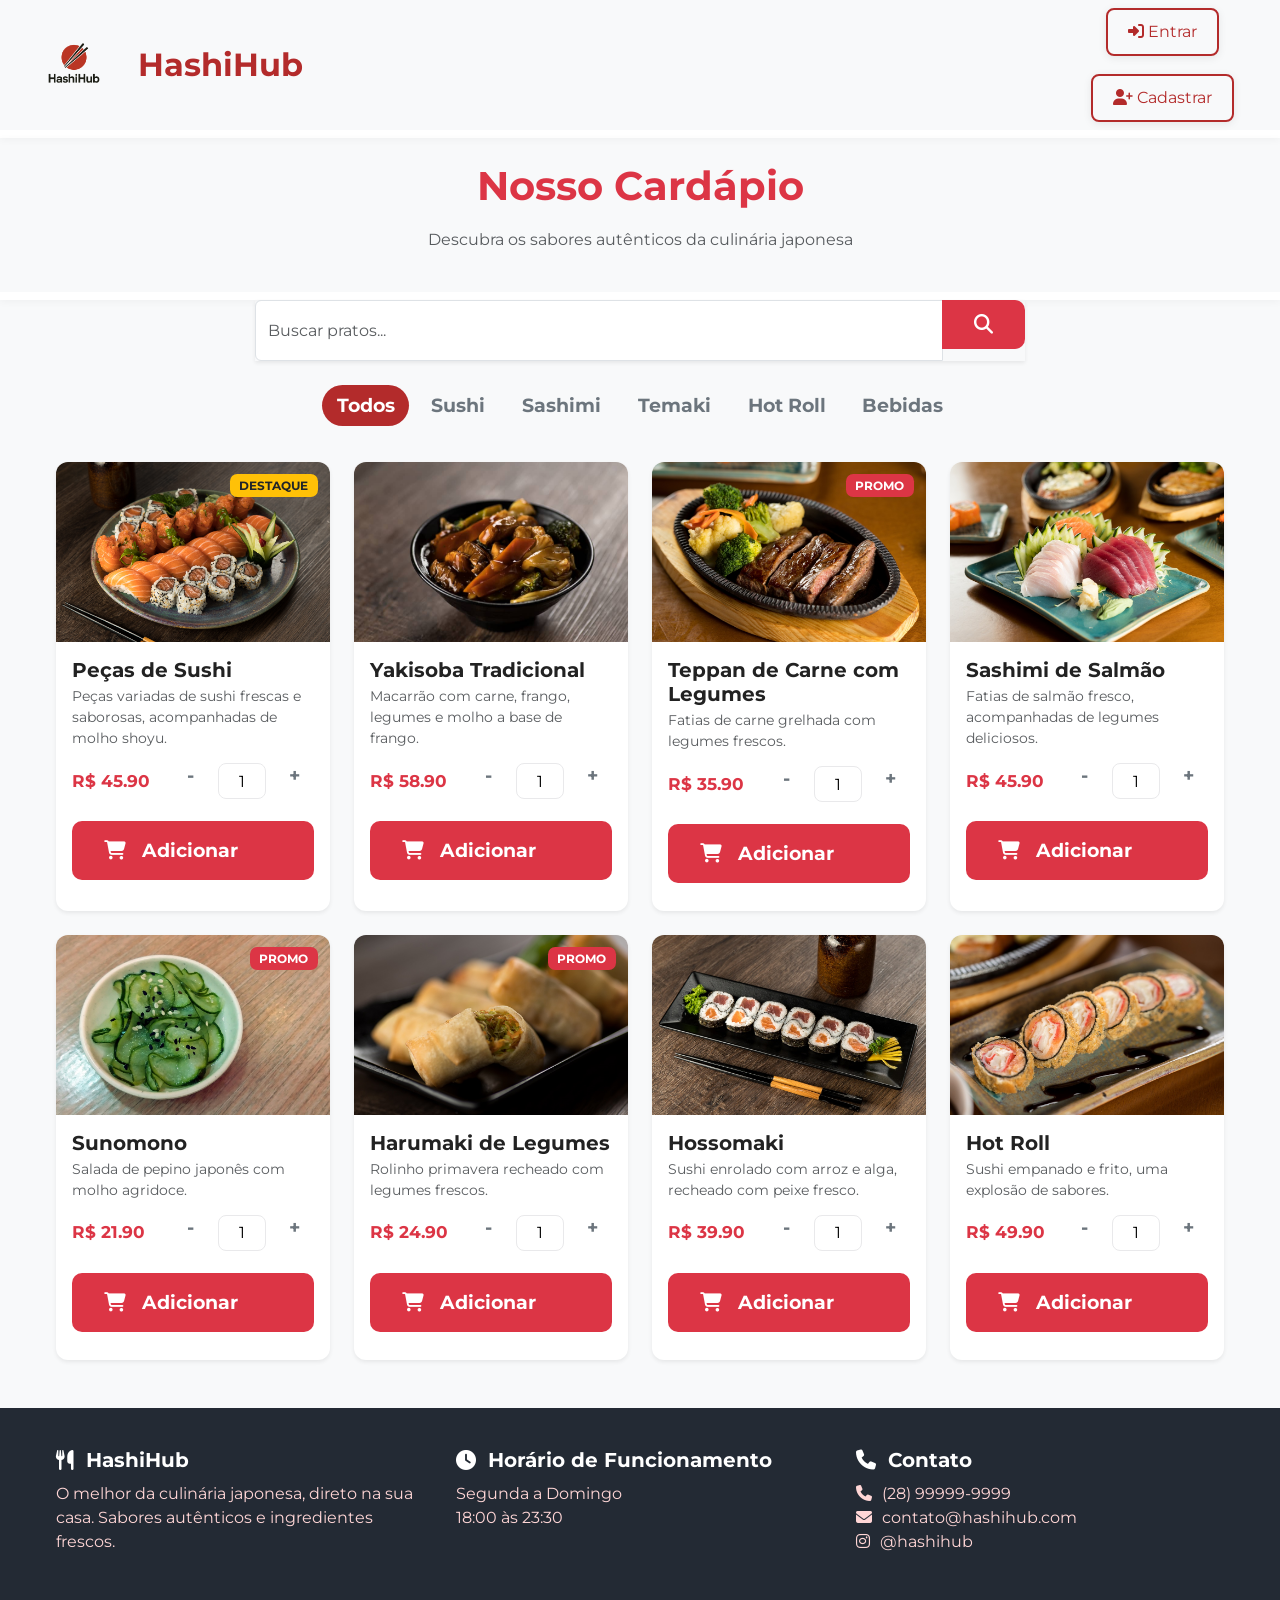
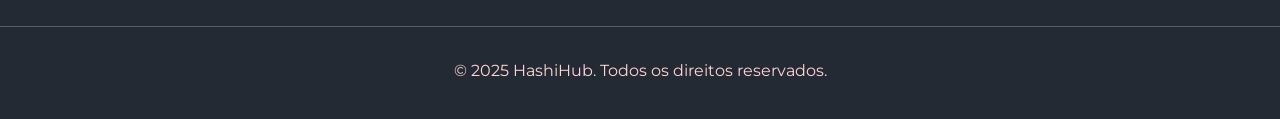
==== cardapio.html @ 4857d0de "Cardapio e entrar" ====
<!DOCTYPE html>
<html lang="pt-br">
<head>
  <meta charset="utf-8" />
  <meta name="viewport" content="width=device-width, initial-scale=1" />
  <title>Cardápio - HashiHub</title>

  <!-- Bootstrap -->
  <link href="https://cdn.jsdelivr.net/npm/bootstrap@5.3.3/dist/css/bootstrap.min.css" rel="stylesheet">
  <!-- Font & Icons -->
  <link href="https://fonts.googleapis.com/css?family=Montserrat:700,400&display=swap" rel="stylesheet">
  <link rel="stylesheet" href="https://cdnjs.cloudflare.com/ajax/libs/font-awesome/6.4.2/css/all.min.css">
  <!-- Seu CSS -->
  <link rel="stylesheet" href="css/style.css">
  <link rel="stylesheet" href="css/cardapio.css">

</head>
<body>

    <header>
        <nav class="navbar">
            <div class="container-navbar">
                <a class="navbar-brand" href="principal.html">
                    <img src="img/logo.png" alt="HashiHub">
                    HashiHub
                </a>
                <ul class="navbar-nav">
                    <li class="nav-item">
                        <a class="nav-link btn-nav" href="entrar.html"><i class="fas fa-sign-in-alt"></i> Entrar</a>
                    </li>
                    <li class="nav-item">
                        <a class="nav-link btn-nav" href="#"><i class="fas fa-user-plus"></i> Cadastrar</a>
                    </li>
                </ul>
            </div>
        </nav>
    </header>

  <header class="py-4">
    <div class="container text-center">
      <h1 class="text-danger display-5 fw-bold">Nosso Cardápio</h1>
      <p class="text-muted">Descubra os sabores autênticos da culinária japonesa</p>
    </div>
  </header>

  <main class="pb-5">
    <div class="container">

      <!-- busca -->
      <div class="row mb-4">
        <div class="col-12 col-lg-8 mx-auto">
          <div class="input-group shadow-sm">
            <input class="form-control" placeholder="Buscar pratos..." aria-label="Buscar">
            <button class="btn btn-danger"><i class="fa fa-search"></i></button>
          </div>
        </div>
      </div>

      <!-- categorias (pills) -->
      <div class="row mb-4">
        <div class="col-12">
          <div class="d-flex gap-2 justify-content-center flex-wrap">
            <button class="btn btn-outline-secondary active-pill">Todos</button>
            <button class="btn btn-outline-secondary">Sushi</button>
            <button class="btn btn-outline-secondary">Sashimi</button>
            <button class="btn btn-outline-secondary">Temaki</button>
            <button class="btn btn-outline-secondary">Hot Roll</button>
            <button class="btn btn-outline-secondary">Bebidas</button>
          </div>
        </div>
      </div>

      <!-- grid de cards -->
      <div class="row g-4">
        <!-- card 1 -->
        <div class="col-12 col-sm-6 col-md-4 col-lg-3">
          <div class="product-card shadow-sm h-100 d-flex flex-column">
            <div class="img-wrap">
              <img src="img/sushi.jpg" alt="Sushi" class="img-fluid w-100 h-100 object-cover">
              <span class="badge badge-top bg-warning text-dark">DESTAQUE</span>
            </div>
            <div class="card-body p-3 mt-auto">
              <h5 class="fw-bold mb-1">Peças de Sushi</h5>
              <p class="text-muted small mb-2">Peças variadas de sushi frescas e saborosas, acompanhadas de molho shoyu.</p>

              <div class="d-flex align-items-center justify-content-between">
                <div>
                  <div class="price text-danger fw-bold">R$ 45.90</div>
                </div>

                <div class="d-flex align-items-center gap-2">
                  <button class="btn btn-outline-secondary btn-qty">-</button>
                  <input type="text" value="1" class="qty-input text-center">
                  <button class="btn btn-outline-secondary btn-qty">+</button>
                </div>
              </div>

              <button class="btn btn-danger w-100 mt-3"><i class="fa fa-shopping-cart me-2"></i>Adicionar</button>
            </div>
          </div>
        </div>

        <!-- card 2 -->
        <div class="col-12 col-sm-6 col-md-4 col-lg-3">
          <div class="product-card shadow-sm h-100 d-flex flex-column">
            <div class="img-wrap">
              <img src="img/yakisoba.jpg" alt="Yakisoba Tradicional" class="img-fluid w-100 h-100 object-cover">
            </div>
            <div class="card-body p-3 mt-auto">
              <h5 class="fw-bold mb-1">Yakisoba Tradicional</h5>
              <p class="text-muted small mb-2">Macarrão com carne, frango, legumes e molho a base de frango.</p>

              <div class="d-flex align-items-center justify-content-between">
                <div><div class="price text-danger fw-bold">R$ 58.90</div></div>
                <div class="d-flex align-items-center gap-2">
                  <button class="btn btn-outline-secondary btn-qty">-</button>
                  <input type="text" value="1" class="qty-input text-center">
                  <button class="btn btn-outline-secondary btn-qty">+</button>
                </div>
              </div>

              <button class="btn btn-danger w-100 mt-3"><i class="fa fa-shopping-cart me-2"></i>Adicionar</button>
            </div>
          </div>
        </div>

        <!-- card 3 -->
        <div class="col-12 col-sm-6 col-md-4 col-lg-3">
          <div class="product-card shadow-sm h-100 d-flex flex-column">
            <div class="img-wrap">
              <img src="img/teppan-de-carne-com-legumes.jpg" alt="Teppan de Carne com Legumes" class="img-fluid w-100 h-100 object-cover">
              <span class="badge badge-top bg-danger text-white">PROMO</span>
            </div>
            <div class="card-body p-3 mt-auto">
              <h5 class="fw-bold mb-1">Teppan de Carne com Legumes</h5>
              <p class="text-muted small mb-2">Fatias de carne grelhada com legumes frescos.</p>

              <div class="d-flex align-items-center justify-content-between">
                <div><div class="price text-danger fw-bold">R$ 35.90</div></div>
                <div class="d-flex align-items-center gap-2">
                  <button class="btn btn-outline-secondary btn-qty">-</button>
                  <input type="text" value="1" class="qty-input text-center">
                  <button class="btn btn-outline-secondary btn-qty">+</button>
                </div>
              </div>

              <button class="btn btn-danger w-100 mt-3"><i class="fa fa-shopping-cart me-2"></i>Adicionar</button>
            </div>
          </div>
        </div>

         <!-- card 4 -->
        <div class="col-12 col-sm-6 col-md-4 col-lg-3">
          <div class="product-card shadow-sm h-100 d-flex flex-column">
            <div class="img-wrap">
              <img src="img/sashimi.jpg" alt="Sashimi de Salmão" class="img-fluid w-100 h-100 object-cover">
            </div>
            <div class="card-body p-3 mt-auto">
              <h5 class="fw-bold mb-1">Sashimi de Salmão</h5>
              <p class="text-muted small mb-2">Fatias de salmão fresco, acompanhadas de legumes deliciosos.</p>

              <div class="d-flex align-items-center justify-content-between">
                <div><div class="price text-danger fw-bold">R$ 45.90</div></div>
                <div class="d-flex align-items-center gap-2">
                  <button class="btn btn-outline-secondary btn-qty">-</button>
                  <input type="text" value="1" class="qty-input text-center">
                  <button class="btn btn-outline-secondary btn-qty">+</button>
                </div>
              </div>

              <button class="btn btn-danger w-100 mt-3"><i class="fa fa-shopping-cart me-2"></i>Adicionar</button>
            </div>
          </div>
        </div>


         <!-- card 5 -->
        <div class="col-12 col-sm-6 col-md-4 col-lg-3">
          <div class="product-card shadow-sm h-100 d-flex flex-column">
            <div class="img-wrap">
              <img src="img/sunomono.jpg" alt="Sunomono" class="img-fluid w-100 h-100 object-cover">
              <span class="badge badge-top bg-danger text-white">PROMO</span>
            </div>
            <div class="card-body p-3 mt-auto">
              <h5 class="fw-bold mb-1">Sunomono</h5>
              <p class="text-muted small mb-2">Salada de pepino japonês com molho agridoce.</p>

              <div class="d-flex align-items-center justify-content-between">
                <div><div class="price text-danger fw-bold">R$ 21.90</div></div>
                <div class="d-flex align-items-center gap-2">
                  <button class="btn btn-outline-secondary btn-qty">-</button>
                  <input type="text" value="1" class="qty-input text-center">
                  <button class="btn btn-outline-secondary btn-qty">+</button>
                </div>
              </div>

              <button class="btn btn-danger w-100 mt-3"><i class="fa fa-shopping-cart me-2"></i>Adicionar</button>
            </div>
          </div>
        </div>

                 <!-- card 6 -->
        <div class="col-12 col-sm-6 col-md-4 col-lg-3">
          <div class="product-card shadow-sm h-100 d-flex flex-column">
            <div class="img-wrap">
              <img src="img/harumaki-de-legumes.jpg" alt="Harumaki de Legumes" class="img-fluid w-100 h-100 object-cover">
              <span class="badge badge-top bg-danger text-white">PROMO</span>
            </div>
            <div class="card-body p-3 mt-auto">
              <h5 class="fw-bold mb-1">Harumaki de Legumes</h5>
              <p class="text-muted small mb-2">Rolinho primavera recheado com legumes frescos.</p>

              <div class="d-flex align-items-center justify-content-between">
                <div><div class="price text-danger fw-bold">R$ 24.90</div></div>
                <div class="d-flex align-items-center gap-2">
                  <button class="btn btn-outline-secondary btn-qty">-</button>
                  <input type="text" value="1" class="qty-input text-center">
                  <button class="btn btn-outline-secondary btn-qty">+</button>
                </div>
              </div>

              <button class="btn btn-danger w-100 mt-3"><i class="fa fa-shopping-cart me-2"></i>Adicionar</button>
            </div>
          </div>
        </div>

                 <!-- card 7 -->
        <div class="col-12 col-sm-6 col-md-4 col-lg-3">
          <div class="product-card shadow-sm h-100 d-flex flex-column">
            <div class="img-wrap">
              <img src="img/hossomaki.jpg" alt="Hossomaki" class="img-fluid w-100 h-100 object-cover">
            </div>
            <div class="card-body p-3 mt-auto">
              <h5 class="fw-bold mb-1">Hossomaki</h5>
              <p class="text-muted small mb-2">Sushi enrolado com arroz e alga, recheado com peixe fresco.</p>

              <div class="d-flex align-items-center justify-content-between">
                <div><div class="price text-danger fw-bold">R$ 39.90</div></div>
                <div class="d-flex align-items-center gap-2">
                  <button class="btn btn-outline-secondary btn-qty">-</button>
                  <input type="text" value="1" class="qty-input text-center">
                  <button class="btn btn-outline-secondary btn-qty">+</button>
                </div>
              </div>

              <button class="btn btn-danger w-100 mt-3"><i class="fa fa-shopping-cart me-2"></i>Adicionar</button>
            </div>
          </div>
        </div>

                 <!-- card 8 -->
        <div class="col-12 col-sm-6 col-md-4 col-lg-3">
          <div class="product-card shadow-sm h-100 d-flex flex-column">
            <div class="img-wrap">
              <img src="img/hot-roll.jpg" alt="Hot Roll" class="img-fluid w-100 h-100 object-cover">
            </div>
            <div class="card-body p-3 mt-auto">
              <h5 class="fw-bold mb-1">Hot Roll</h5>
              <p class="text-muted small mb-2">Sushi empanado e frito, uma explosão de sabores.</p>

              <div class="d-flex align-items-center justify-content-between">
                <div><div class="price text-danger fw-bold">R$ 49.90</div></div>
                <div class="d-flex align-items-center gap-2">
                  <button class="btn btn-outline-secondary btn-qty">-</button>
                  <input type="text" value="1" class="qty-input text-center">
                  <button class="btn btn-outline-secondary btn-qty">+</button>
                </div>
              </div>

              <button class="btn btn-danger w-100 mt-3"><i class="fa fa-shopping-cart me-2"></i>Adicionar</button>
            </div>
          </div>
        </div>

        <!-- adicione mais cards repetindo a estrutura acima -->
      </div>
    </div>
  </main>

    <footer class="footer">
        <div class="container footer-row">
            <div class="footer-col">
                <h5><i class="fas fa-utensils"></i> HashiHub</h5>
                <p>O melhor da culinária japonesa, direto na sua casa. Sabores autênticos e ingredientes frescos.</p>
            </div>
            <div class="footer-col">
                <h5><i class="fas fa-clock"></i> Horário de Funcionamento</h5>
                <p>Segunda a Domingo<br>18:00 às 23:30</p>
            </div>
            <div class="footer-col">
                <h5><i class="fas fa-phone"></i> Contato</h5>
                <p>
                    <i class="fas fa-phone"></i> (28) 99999-9999<br>
                    <i class="fas fa-envelope"></i> contato@hashihub.com<br>
                    <i class="fab fa-instagram"></i> @hashihub
                </p>
            </div>
        </div>
        <hr>
        <div class="container text-center">
            <p>© 2025 HashiHub. Todos os direitos reservados.</p>
        </div>
    </footer>

    <script>
        document.addEventListener("DOMContentLoaded", function () {
            // Carregar produtos em destaque (AJAX removido, apenas exemplo)
            // Animações
            document.querySelectorAll('.fade-in').forEach(function (el, idx) {
                setTimeout(function () {
                    el.style.opacity = 1;
                }, idx * 200 + 400);
            });
        });
    </script>

  <script src="https://cdn.jsdelivr.net/npm/bootstrap@5.3.3/dist/js/bootstrap.bundle.min.js"></script>
</body>
</html>
---- css/style.css ----
/* Reset e fonte */
* {
    margin: 0;
    padding: 0;
    box-sizing: border-box;
}
body {
    font-family: 'Montserrat', Arial, sans-serif;
    background: #f8f9fa;
    color: #222;
}

/* Header/Nav */
header {
    /* background: #b32b2b; */
    border-bottom: 8px solid #fff;
    box-shadow: 0 2px 8px rgba(0,0,0,0.04);
}
.navbar {
    display: flex;
    justify-content: center;
    align-items: center;
    padding: 0.5rem 0;
    background: transparent;
}
.container-navbar {
    width: 100%;
    max-width: 1200px;
    display: flex;
    align-items: center;
    justify-content: space-between;
}
.navbar-brand {
    font-size: 2rem;
    font-weight: bold;
    color: #b32b2b;
    display: flex;
    align-items: center;
    gap: 10px;
    text-decoration: none;
}
.navbar-brand img {
    height: 68px;
    margin-right: 20px;
}
.navbar-nav {
    display: flex;
    align-items: center;
    list-style: none;
    gap: 18px;
}
.navbar-nav-right {
    margin-left: 24px;
}
.nav-item {
    margin: 0 6px;
}
.nav-item .nav-link {
    background: transparent;
    border: 2px solid #b32b2b;
    color: #b32b2b;
    box-shadow: 0 2px 8px rgba(0,0,0,0.08);
}
.nav-item .nav-link:hover {
    background: #b32b2b;
    color: #fff;
}

/* Hero Section */
.hero-section {
    background: #b32b2b;
    color: #fff;
    padding: 60px 0 40px 0;
}
.container-hero {
    max-width: 1200px;
    margin: 0 auto;
    padding: 0 16px;
}
.hero-row {
    display: flex;
    flex-wrap: wrap;
    align-items: center;
    justify-content: space-between;
}
.hero-col {
    flex: 1 1 400px;
    min-width: 300px;
    padding: 16px;
}
.hero-col-text {
    display: flex;
    flex-direction: column;
    justify-content: center;
}
.hero-title {
    font-size: 3rem;
    font-weight: bold;
    margin-bottom: 28px;
    opacity: 0;
    transition: opacity 0.8s;
}
.hero-subtitle {
    font-size: 1.3rem;
    margin-bottom: 18px;
    opacity: 0;
    transition: opacity 0.8s;
}
.hero-buttons {
    margin-top: 30px;
    display: flex;
    gap: 20px;
    opacity: 0;
    transition: opacity 0.8s;
}
.hero-col-img {
    display: flex;
    justify-content: center;
    align-items: center;
}
.img-logo {
    max-width: 300px;
    width: 100%;
    margin-top: 20px;
}

/* Botões */
.btn {
    display: inline-flex;
    align-items: center;
    gap: 8px;
    font-weight: bold;
    border-radius: 10px;
    padding: 15px 32px;
    font-size: 1.2rem;
    text-decoration: none;
    cursor: pointer;
    transition: background 0.2s, color 0.2s, box-shadow 0.2s;
    margin-bottom: 12px;
    border: none;
}
.btn-nav{
    padding: 10px 20px;
    font-size: 1rem;
    border-radius: 8px;
}
.btn-primary {
    background: #a02626;
    color: #fff;
    box-shadow: 0 4px 16px rgba(0,0,0,0.10);
}
.btn-primary:hover {
    background: #8c1f1f;
    box-shadow: 0 6px 24px rgba(0,0,0,0.14);
}
.btn-outline-light {
    background: transparent;
    border: 2px solid #fff;
    color: #fff;
}
.btn-outline-light:hover {
    background: #fff;
    color: #b32b2b;
}
.btn-outline-primary {
    background: transparent;
    border: 2px solid #b32b2b;
    color: #b32b2b;
    box-shadow: 0 2px 8px rgba(0,0,0,0.08);
}
.btn-outline-primary:hover {
    background: #b32b2b;
    color: #fff;
}
.btn-light {
    background: #fff;
    color: #b32b2b;
    box-shadow: 0 2px 8px rgba(0,0,0,0.08);
}
.btn-light:hover {
    background: #ffd6d6;
    color: #a02626;
}

/* Produtos em Destaque */
.produtos-destaque {
    background: #f8f9fa;
    padding: 60px 0 40px 0;
}

/* From Uiverse.io by gharsh11032000 */ 
.card {
  position: relative;;
  width: 300px;
  height: 200px;
  background-color: #f2f2f2;
  border-radius: 10px;
  display: flex;
  align-items: center;
  justify-content: center;
  overflow: hidden;
  perspective: 1000px;
  box-shadow: 0 0 0 5px #b32b2bb1;
  transition: all 0.6s cubic-bezier(0.175, 0.885, 0.32, 1.275);
}

.cards-row {
  display: flex;
  gap: 24px;
  flex-wrap: wrap;
  justify-content: center;
  margin-bottom: 40px;
}


.card:hover {
  transform: scale(1.05);
  box-shadow: 0 8px 16px #b32b2bb1;  
}

.card__content {
  position: absolute;
  top: 0;
  left: 0;
  width: 100%;
  height: 100%;
  padding: 20px;
  box-sizing: border-box;
  background-color: #f2f2f2;
  transform: rotateX(-90deg);
  transform-origin: bottom;
  transition: all 0.6s cubic-bezier(0.175, 0.885, 0.32, 1.275);
}

.card:hover .card__content {
  transform: rotateX(0deg);
}

.card__title {
  margin: 0;
  font-size: 24px;
  color: #333;
  font-weight: 700;
}

.card:hover svg {
  scale: 0;
}

.card__description {
  margin: 10px 0 0;
  font-size: 14px;
  color: #777;
  line-height: 1.4;
}


.container {
    max-width: 1200px;
    margin: 0 auto;
    padding: 0 16px;
}
.text-center {
    text-align: center;
}
.display-5 {
    color: #b32b2b;
    font-size: 2.5rem;
    font-weight: bold;
    margin-bottom: 18px;
}
.text-primary {
    color: #b32b2b;
}
.text-success {
    color: #28a745;
}
.text-warning {
    color: #ffc107;
}
.text-danger {
    color: #dc3545;
}
.text-muted {
    color: #a0a0a0;
}
.lead {
    margin-bottom: 24px;
    font-size: 1.2rem;
}
.produtos-lista {
    margin: 32px 0;
}

/* Especialidades */
.especialidades {
    background: #fff;
    padding: 60px 0 40px 0;
}
.especialidades-row {
    display: flex;
    gap: 32px;
    justify-content: center;
    flex-wrap: wrap;
    margin-top: 32px;
}
.especialidade-card {
    background: #fff;
    border-radius: 16px;
    box-shadow: 0 2px 12px rgba(0,0,0,0.06);
    padding: 32px 24px;
    text-align: center;
    flex: 1 1 300px;
    max-width: 340px;
    min-width: 260px;
    transition: transform 0.2s, box-shadow 0.2s;
    margin-bottom: 32px;
}
.especialidade-card:hover {
    transform: translateY(-6px) scale(1.03);
    box-shadow: 0 6px 24px rgba(0,0,0,0.10);
}
.card-title {
    font-size: 1.3rem;
    font-weight: bold;
    color: #b32b2b;
    margin-bottom: 12px;
}
.card-text {
    margin-bottom: 18px;
}
.especialidade-card i {
    margin-bottom: 10px;
}

/* Sobre Nós */
.sobre-nos {
    background: #f8f9fa;
    padding: 60px 0 40px 0;
}
.sobre-row {
    display: flex;
    flex-wrap: wrap;
    gap: 32px;
    align-items: flex-start;
    max-width: 1200px;
    margin: 0 auto;
    padding: 0 16px;
}
.sobre-col {
    flex: 1 1 400px;
    min-width: 300px;
    padding: 16px;
}
.sobre-col-text {
    display: flex;
    flex-direction: column;
    justify-content: center;
}
.sobre-info-row {
    display: flex;
    gap: 32px;
    margin-top: 32px;
}
.sobre-info {
    text-align: center;
    flex: 1;
}
.sobre-col-cards {
    display: flex;
    align-items: center;
    justify-content: center;
}
.sobre-cards-row {
    display: grid;
    grid-template-columns: 1fr 1fr;
    gap: 24px;
}
.sobre-card {
    background: #fff;
    border-radius: 16px;
    box-shadow: 0 2px 12px rgba(0,0,0,0.06);
    padding: 24px 12px;
    text-align: center;
    min-width: 120px;
}
.sobre-card i {
    margin-bottom: 8px;
}
.sobre-card h6 {
    margin-top: 8px;
    font-size: 1rem;
    color: #222;
}


/* Call to Action */
.cta {
    background: #b32b2b;
    color: #fff;
    padding: 60px 0 40px 0;
}
.cta .text-center {
    text-align: center;
}
.display-6 {
    font-size: 2rem;
    font-weight: bold;
    margin-bottom: 18px;
}
.mb-3 {
    margin-bottom: 1rem;
}
.mb-4 {
    margin-bottom: 1.5rem;
}

/* Footer */
.footer {
    background: #232a34;
    color: #fff;
    padding: 40px 0 20px 0;
    font-size: 1rem;
}
.footer-row {
    display: flex;
    flex-wrap: wrap;
    gap: 32px;
    max-width: 1200px;
    margin: 0 auto;
    padding: 0 16px;
}
.footer-col {
    flex: 1 1 300px;
    min-width: 220px;
    margin-bottom: 24px;
}
.footer h5 {
    color: #fff;
    font-weight: bold;
    margin-bottom: 10px;
}
.footer p, .footer a {
    color: #ffd6d6;
    font-size: 1rem;
    text-decoration: none;
}
.footer hr {
    border-color: #fff;
    margin: 32px 0;
}
.footer .fab, .footer .fas {
    margin-right: 6px;
}
.footer .text-center {
    text-align: center;
}

/* Estilos para o cardápio */
.product-card {
  border-radius: 12px;
  overflow: hidden;
  background: #fff;
  display: flex;
  flex-direction: column;
  transition: transform .18s ease, box-shadow .18s ease;
}
.product-card:hover {
  transform: translateY(-6px);
  box-shadow: 0 12px 30px rgba(0,0,0,.08);
}

/* imagem */
.img-wrap {
  position: relative;
  height: 180px;
  overflow: hidden;
  background: #f5f5f5;
}
.img-wrap img.object-cover {
  object-fit: cover;
  height: 100%;
}

/* badge no canto superior da imagem */
.badge-top {
  position: absolute;
  top: 12px;
  right: 12px;
  padding: .35rem .6rem;
  border-radius: .45rem;
  font-weight: 700;
  font-size: .75rem;
}

/* corpo do card */
.card-body {
  padding: 1rem;
}

/* preço */
.price {
  font-size: 1.05rem;
}

/* controles de quantidade */
.btn-qty {
  width: 40px;
  height: 36px;
  padding: 0;
  display: inline-flex;
  align-items: center;
  justify-content: center;
  border-radius: 8px;
}
.qty-input {
  width: 48px;
  border: 1px solid #e9e9eb;
  border-radius: 8px;
  height: 36px;
}

/* estilo das "pills" de categoria */
.active-pill {
  background: #b32b2b;
  color: #fff;
  border-color: #b32b2b;
}
.btn-outline-secondary {
  border-radius: 999px;
  padding: .38rem .9rem;
}

/* Responsividade */
@media (max-width: 900px) {
    .container-navbar,
    .hero-row,
    .especialidades-row,
    .sobre-row,
    .footer-row {
        flex-direction: column;
        align-items: stretch;
        gap: 0;
    }
    .especialidades-row {
        gap: 0;
    }
    .sobre-cards-row {
        grid-template-columns: 1fr;
        gap: 16px;
    }
    .hero-title {
        font-size: 2.2rem;
    }
    .display-5 {
        font-size: 2rem;
    }
    .card-title {
        font-size: 1.1rem;
    }
    .img-logo {
        max-width: 180px;
    }
    .footer-col {
        min-width: 100%;
    }
    .sobre-info-row {
        flex-direction: column;
        gap: 16px;
    }
}
@media (max-width: 600px) {
    .navbar-brand {
        font-size: 1.3rem;
    }
    .hero-title {
        font-size: 1.4rem;
    }
    .img-logo {
        max-width: 120px;
    }
    .footer {
        font-size: 0.9rem;
        padding: 24px 0 10px 0;
    }
    .container,
    .container-navbar,
    .container-hero,
    .footer-row,
    .sobre-row {
        padding: 0 16px;
    }
}
---- css/cardapio.css ----
/* Estilos para o cardápio */
.product-card {
  border-radius: 12px;
  overflow: hidden;
  background: #fff;
  display: flex;
  flex-direction: column;
  transition: transform .18s ease, box-shadow .18s ease;
}
.product-card:hover {
  transform: translateY(-6px);
  box-shadow: 0 12px 30px rgba(0,0,0,.08);
}

/* imagem */
.img-wrap {
  position: relative;
  height: 180px;
  overflow: hidden;
  background: #f5f5f5;
}
.img-wrap img.object-cover {
  object-fit: cover;
  height: 100%;
}

/* badge no canto superior da imagem */
.badge-top {
  position: absolute;
  top: 12px;
  right: 12px;
  padding: .35rem .6rem;
  border-radius: .45rem;
  font-weight: 700;
  font-size: .75rem;
}

/* corpo do card */
.card-body {
  padding: 1rem;
}

/* preço */
.price {
  font-size: 1.05rem;
}

/* controles de quantidade */
.btn-qty {
  width: 40px;
  height: 36px;
  padding: 0;
  display: inline-flex;
  align-items: center;
  justify-content: center;
  border-radius: 8px;
}
.qty-input {
  width: 48px;
  border: 1px solid #e9e9eb;
  border-radius: 8px;
  height: 36px;
}

/* estilo das "pills" de categoria */
.active-pill {
  background: #b32b2b;
  color: #fff;
  border-color: #b32b2b;
}
.btn-outline-secondary {
  border-radius: 999px;
  padding: .38rem .9rem;
}

/* responsividade fina */
@media (max-width: 576px) {
  .img-wrap { height: 150px; }
  .qty-input { width: 42px; }
  .btn-qty { width: 36px; height: 34px; }
}
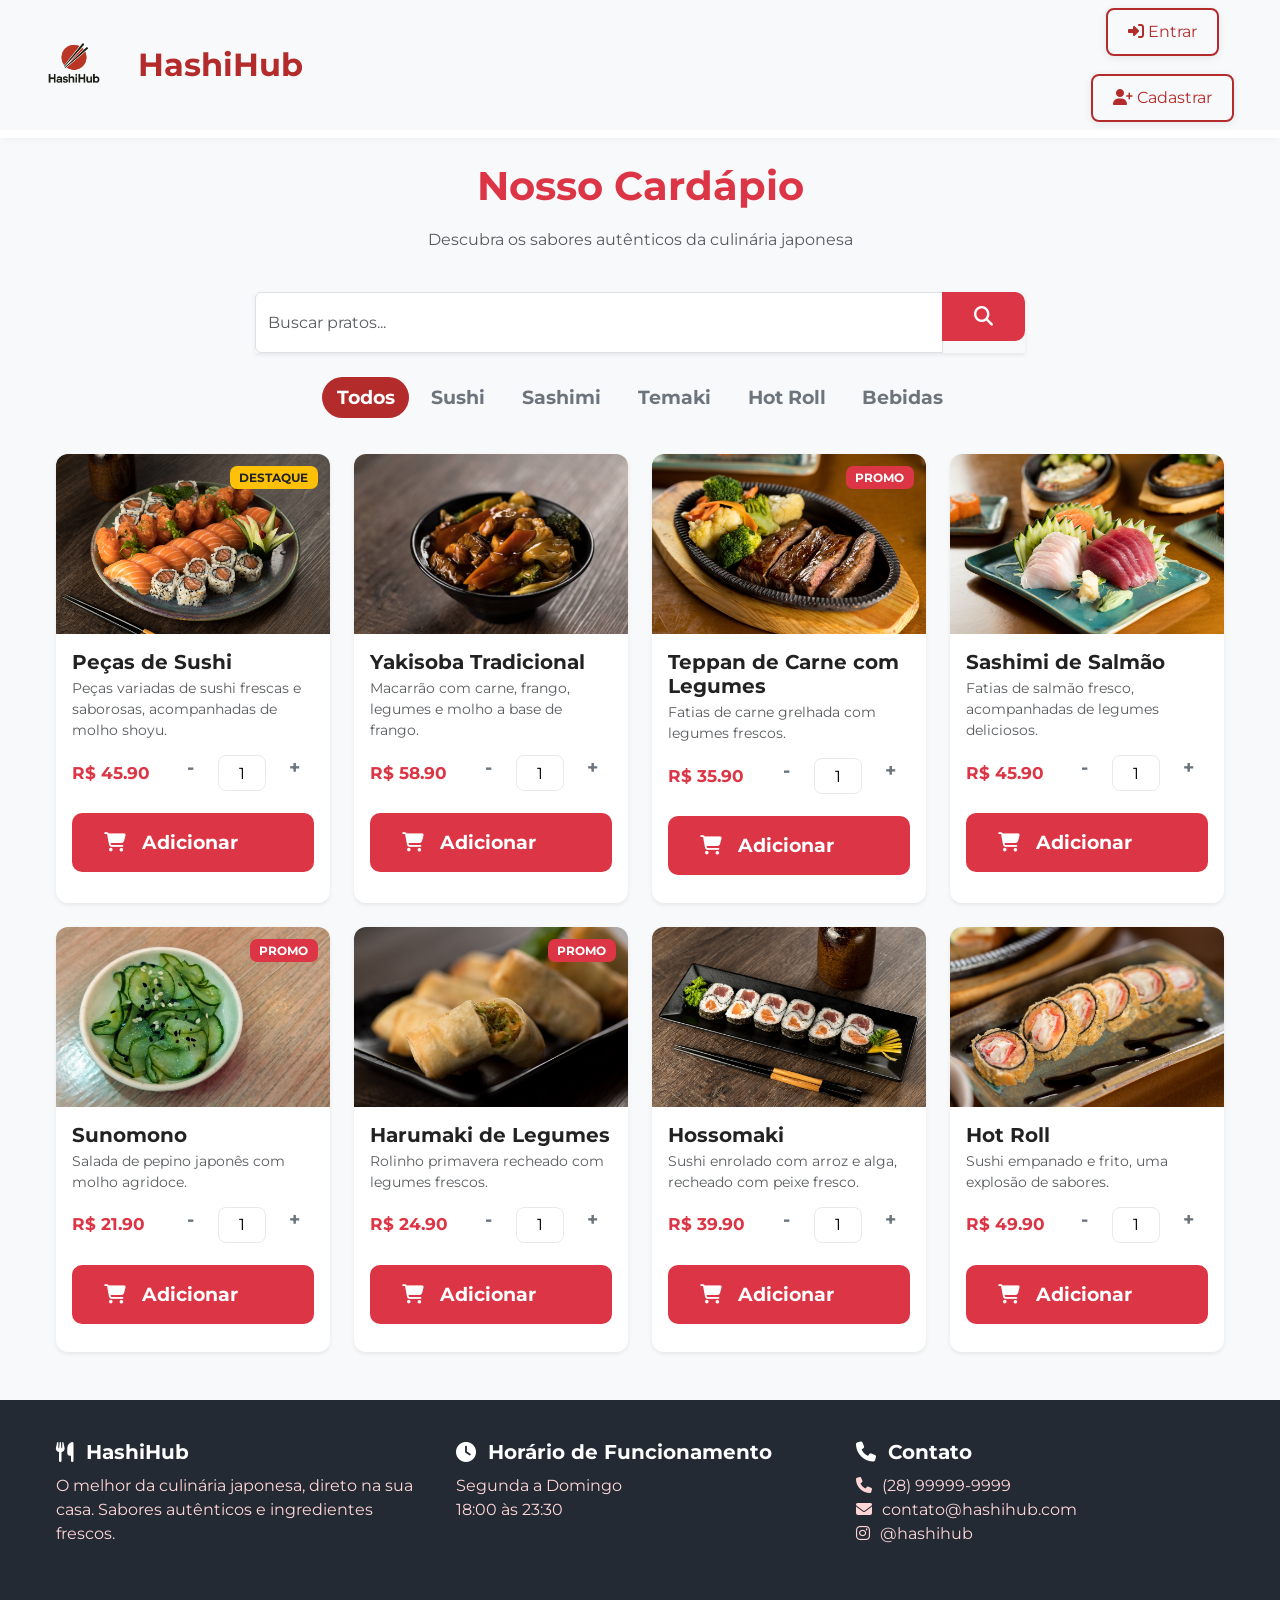
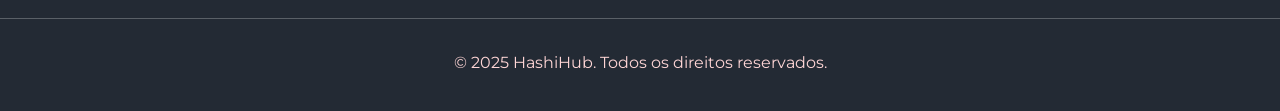
==== commit f43c3335: "Ajustes e implementações das páginas" ====
--- a/cardapio.html
+++ b/cardapio.html
@@ -29,19 +29,19 @@
                         <a class="nav-link btn-nav" href="entrar.html"><i class="fas fa-sign-in-alt"></i> Entrar</a>
                     </li>
                     <li class="nav-item">
-                        <a class="nav-link btn-nav" href="#"><i class="fas fa-user-plus"></i> Cadastrar</a>
+                        <a class="nav-link btn-nav" href="cadastrar.html"><i class="fas fa-user-plus"></i> Cadastrar</a>
                     </li>
                 </ul>
             </div>
         </nav>
     </header>
 
-  <header class="py-4">
+  <section class="py-4">
     <div class="container text-center">
       <h1 class="text-danger display-5 fw-bold">Nosso Cardápio</h1>
       <p class="text-muted">Descubra os sabores autênticos da culinária japonesa</p>
     </div>
-  </header>
+  </section>
 
   <main class="pb-5">
     <div class="container">
--- a/css/style.css
+++ b/css/style.css
@@ -239,7 +239,7 @@
 .card__title {
   margin: 0;
   font-size: 24px;
-  color: #333;
+  color: #000000;
   font-weight: 700;
 }
 
@@ -250,7 +250,7 @@
 .card__description {
   margin: 10px 0 0;
   font-size: 14px;
-  color: #777;
+  color: #000000;
   line-height: 1.4;
 }
 
@@ -282,7 +282,7 @@
     color: #dc3545;
 }
 .text-muted {
-    color: #a0a0a0;
+    color: #000000;
 }
 .lead {
     margin-bottom: 24px;
@@ -456,81 +456,6 @@
     text-align: center;
 }
 
-/* Estilos para o cardápio */
-.product-card {
-  border-radius: 12px;
-  overflow: hidden;
-  background: #fff;
-  display: flex;
-  flex-direction: column;
-  transition: transform .18s ease, box-shadow .18s ease;
-}
-.product-card:hover {
-  transform: translateY(-6px);
-  box-shadow: 0 12px 30px rgba(0,0,0,.08);
-}
-
-/* imagem */
-.img-wrap {
-  position: relative;
-  height: 180px;
-  overflow: hidden;
-  background: #f5f5f5;
-}
-.img-wrap img.object-cover {
-  object-fit: cover;
-  height: 100%;
-}
-
-/* badge no canto superior da imagem */
-.badge-top {
-  position: absolute;
-  top: 12px;
-  right: 12px;
-  padding: .35rem .6rem;
-  border-radius: .45rem;
-  font-weight: 700;
-  font-size: .75rem;
-}
-
-/* corpo do card */
-.card-body {
-  padding: 1rem;
-}
-
-/* preço */
-.price {
-  font-size: 1.05rem;
-}
-
-/* controles de quantidade */
-.btn-qty {
-  width: 40px;
-  height: 36px;
-  padding: 0;
-  display: inline-flex;
-  align-items: center;
-  justify-content: center;
-  border-radius: 8px;
-}
-.qty-input {
-  width: 48px;
-  border: 1px solid #e9e9eb;
-  border-radius: 8px;
-  height: 36px;
-}
-
-/* estilo das "pills" de categoria */
-.active-pill {
-  background: #b32b2b;
-  color: #fff;
-  border-color: #b32b2b;
-}
-.btn-outline-secondary {
-  border-radius: 999px;
-  padding: .38rem .9rem;
-}
-
 /* Responsividade */
 @media (max-width: 900px) {
     .container-navbar,
--- a/css/cardapio.css
+++ b/css/cardapio.css
@@ -9,7 +9,7 @@
 }
 .product-card:hover {
   transform: translateY(-6px);
-  box-shadow: 0 12px 30px rgba(0,0,0,.08);
+  box-shadow: 0 12px 30px rgba(0, 0, 0, 0.08);
 }
 
 /* imagem */
